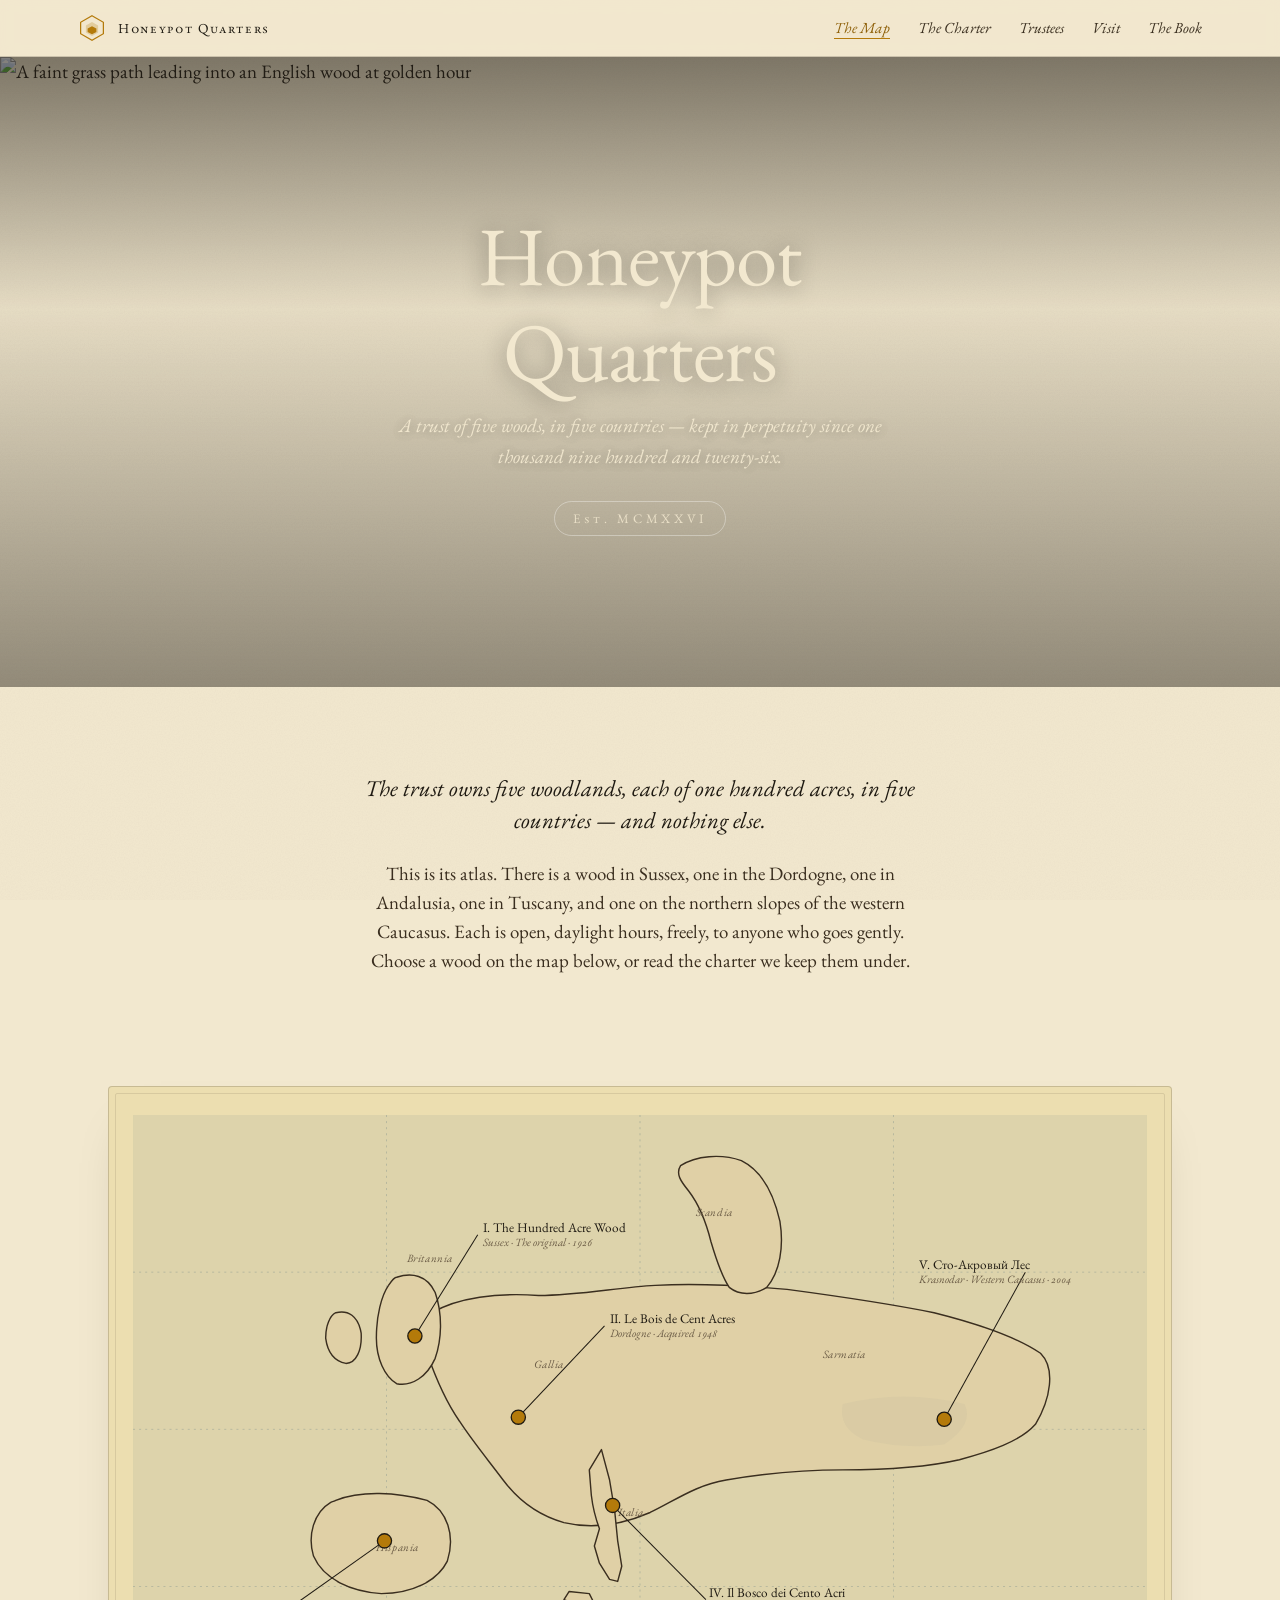
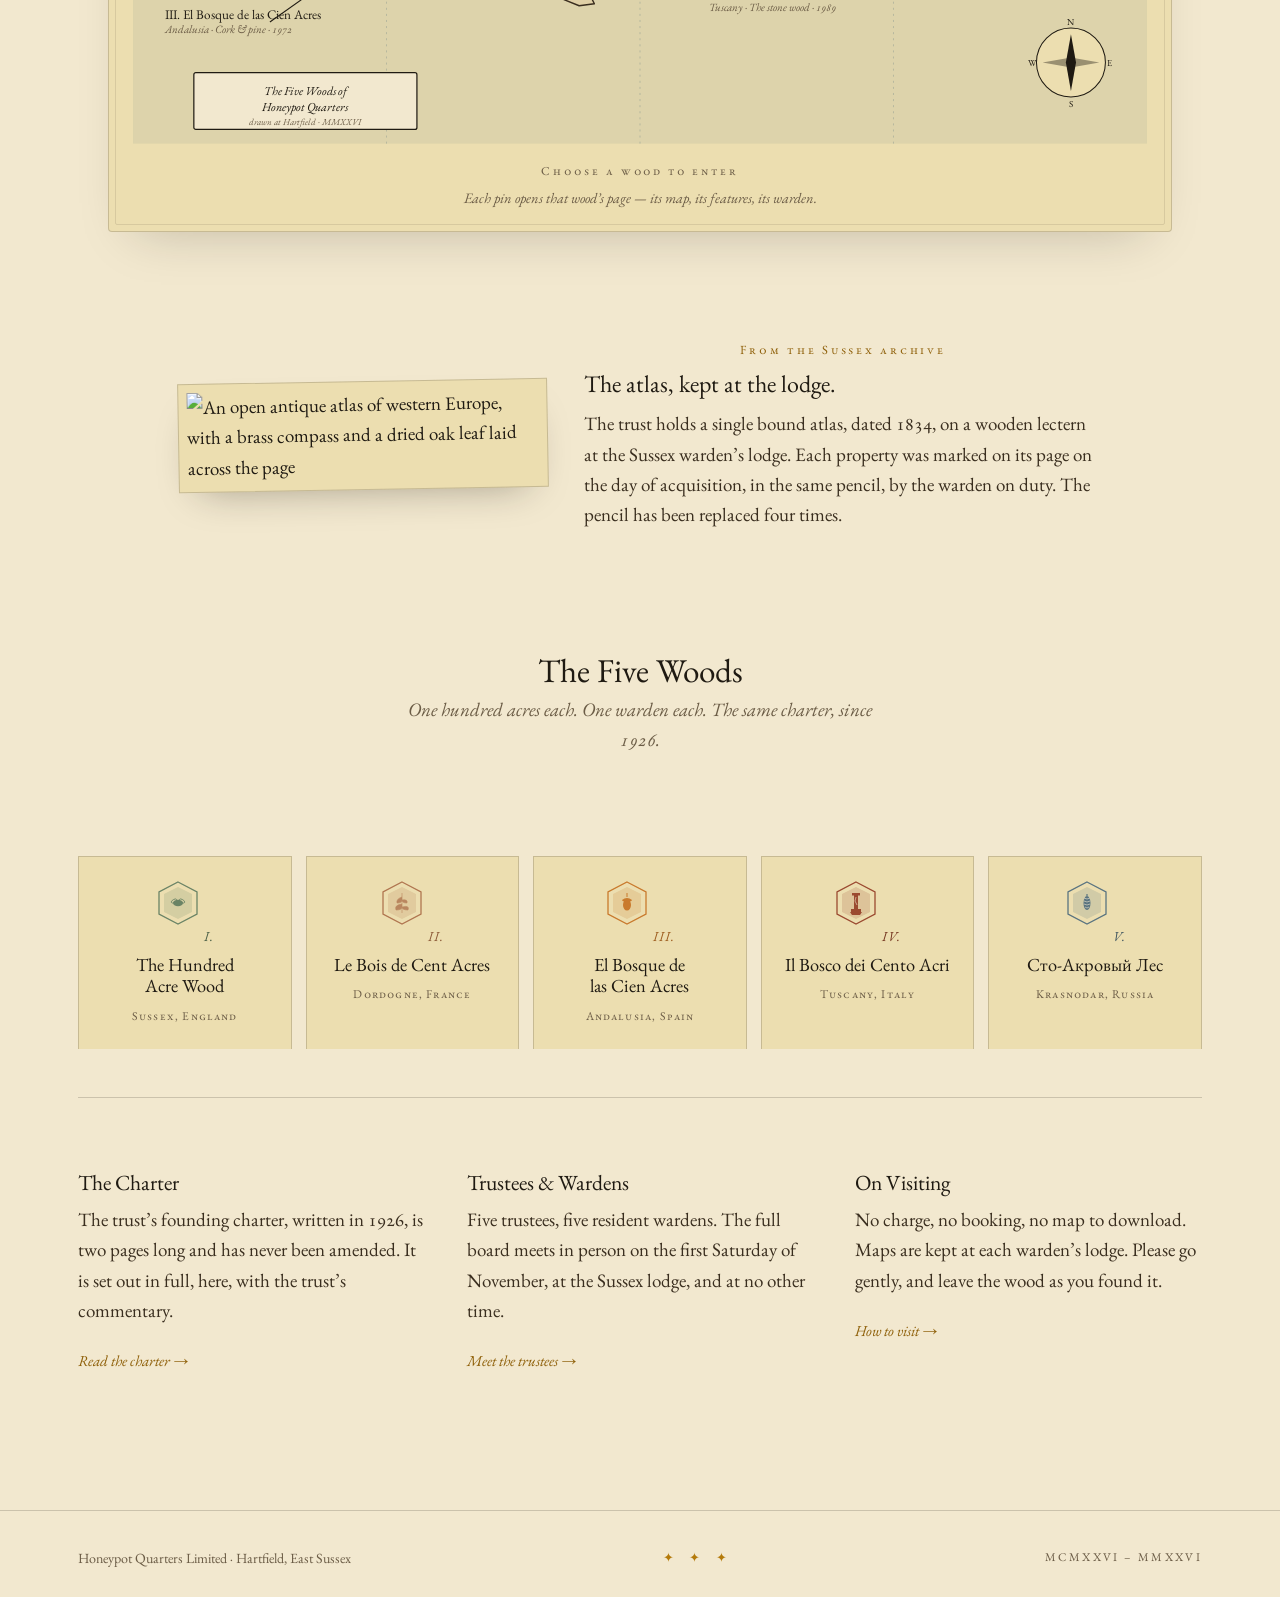
==== public/index.html @ 58be32aa "Move static files into public/ to fix Vercel 404 Vercel was serving /public as the deploy root (prov" ====
<!DOCTYPE html>
<html lang="en">
<head>
  <meta charset="UTF-8">
  <meta name="viewport" content="width=device-width, initial-scale=1.0">
  <meta name="description" content="Honeypot Quarters Limited — a trust of five Hundred Acre Woods, in five countries. Kept in perpetuity since 1926.">
  <title>Honeypot Quarters Limited</title>
  <link rel="icon" type="image/svg+xml" href="data:image/svg+xml;utf8,<svg xmlns='http://www.w3.org/2000/svg' viewBox='0 0 32 32'><polygon points='16,2 29,9.5 29,22.5 16,30 3,22.5 3,9.5' fill='none' stroke='%23B47A0A' stroke-width='2'/><polygon points='16,9 23,13 23,21 16,25 9,21 9,13' fill='%23B47A0A' opacity='0.25'/></svg>">
  <link rel="preconnect" href="https://fonts.googleapis.com">
  <link rel="preconnect" href="https://fonts.gstatic.com" crossorigin>
  <link href="https://fonts.googleapis.com/css2?family=EB+Garamond:ital,wght@0,400;0,500;1,400&family=IM+Fell+English:ital@0;1&family=Caveat:wght@400;600&display=swap" rel="stylesheet">
  <link rel="stylesheet" href="/styles.css">
  <style>
    /* Page-specific: hero photo + intro */
    .hero-photo {
      position: relative;
      height: clamp(420px, 70vh, 720px);
      overflow: hidden;
      margin-bottom: 0;
    }
    .hero-photo img {
      width: 100%; height: 100%;
      object-fit: cover;
      display: block;
      filter: contrast(0.96) saturate(0.95);
    }
    .hero-photo::after {
      content: "";
      position: absolute; inset: 0;
      background: linear-gradient(180deg, rgba(31,26,18,0.55) 0%, rgba(31,26,18,0.05) 40%, rgba(31,26,18,0.45) 100%);
    }
    .hero-photo-text {
      position: absolute;
      inset: 0;
      display: flex;
      flex-direction: column;
      justify-content: center;
      align-items: center;
      text-align: center;
      padding: 0 24px;
      color: var(--paper);
      z-index: 2;
    }
    .hero-photo-text h1 {
      font-family: var(--display);
      font-size: clamp(2.6rem, 7vw, 5.2rem);
      margin: 0 0 12px;
      letter-spacing: -0.01em;
      color: var(--paper);
      text-shadow: 0 2px 24px rgba(0,0,0,0.4);
      max-width: 14ch;
    }
    .hero-photo-text .tag {
      font-family: var(--serif);
      font-style: italic;
      font-size: clamp(1.05rem, 1.5vw, 1.3rem);
      max-width: 540px;
      margin: 0 0 28px;
      color: var(--paper);
      opacity: 0.94;
      text-shadow: 0 1px 12px rgba(0,0,0,0.4);
    }
    .hero-photo-text .est {
      font-variant: small-caps;
      letter-spacing: 0.28em;
      font-size: 0.82rem;
      color: var(--paper);
      opacity: 0.85;
      border: 1px solid rgba(255,255,255,0.4);
      padding: 6px 18px;
      border-radius: 999px;
    }

    .intro {
      max-width: 640px;
      margin: 0 auto;
      padding: 86px 28px 36px;
      text-align: center;
    }
    .intro p {
      font-size: 1.18rem;
      color: var(--ink-soft);
      line-height: 1.55;
    }
    .intro p:first-child {
      font-style: italic;
      font-family: var(--display);
      color: var(--ink);
      font-size: 1.42rem;
      line-height: 1.4;
      margin-bottom: 22px;
    }

    /* Europe map section */
    .europe-section { padding: 56px 0 24px; }
    .europe-section .lede {
      text-align: center;
      max-width: 540px;
      margin: 0 auto 36px;
    }
    .europe-section .eyebrow {
      display: block;
      text-align: center;
      margin: 0 0 8px;
      color: var(--gold-deep);
    }
    .europe-section h2 {
      text-align: center;
      font-size: clamp(1.8rem, 3vw, 2.4rem);
      margin: 0 0 14px;
    }

    /* Map SVG styling */
    .europe-map .land {
      fill: var(--paper-deep);
      stroke: var(--ink-soft);
      stroke-width: 1.4;
      stroke-linejoin: round;
    }
    .europe-map .sea {
      fill: rgba(90, 116, 128, 0.10);
    }
    .europe-map .sea-line {
      fill: none;
      stroke: rgba(90, 116, 128, 0.4);
      stroke-width: 0.7;
      stroke-dasharray: 2 4;
    }
    .europe-map .pin-line {
      stroke: var(--ink);
      stroke-width: 1;
      fill: none;
    }
    .europe-map .country-label {
      font-family: var(--display);
      font-style: italic;
      font-size: 11px;
      fill: var(--muted);
      letter-spacing: 0.05em;
    }
    .europe-map .compass circle {
      fill: var(--paper-warm);
      stroke: var(--ink);
      stroke-width: 1;
    }
    .europe-map .compass path {
      fill: var(--ink);
    }
    .europe-map .compass text {
      font-family: var(--display);
      font-size: 9px;
      fill: var(--ink);
      text-anchor: middle;
    }
    .europe-map .cartouche {
      fill: var(--paper);
      stroke: var(--ink);
      stroke-width: 1.2;
    }
    .europe-map .cartouche-text {
      font-family: var(--display);
      font-size: 12px;
      fill: var(--ink);
      font-style: italic;
      text-anchor: middle;
    }
    .europe-map .cartouche-sub {
      font-family: var(--serif);
      font-style: italic;
      font-size: 9px;
      fill: var(--muted);
      text-anchor: middle;
    }

    /* Atlas inset */
    .atlas-aside {
      max-width: 980px;
      margin: 72px auto 0;
      padding: 0 28px;
      display: grid;
      grid-template-columns: 1fr 1.4fr;
      gap: 36px;
      align-items: center;
    }
    @media (max-width: 700px) {
      .atlas-aside { grid-template-columns: 1fr; }
    }
    .atlas-aside img {
      width: 100%;
      display: block;
      border: 1px solid var(--rule);
      padding: 8px;
      background: var(--paper-warm);
      box-shadow: 0 18px 40px -22px rgba(31,26,18,0.4);
      transform: rotate(-1deg);
    }
    .atlas-aside .caption .eyebrow { display: block; margin-bottom: 10px; }
    .atlas-aside .caption h3 { font-size: 1.5rem; margin-bottom: 12px; }
    .atlas-aside .caption p { color: var(--ink-soft); margin: 0; }
  </style>
</head>
<body>

  <!-- ============ NAV ============ -->
  <header class="topnav">
    <div class="topnav-inner">
      <a class="topnav-brand" href="/">
        <svg viewBox="0 0 32 32" aria-hidden="true">
          <polygon points="16,2 29,9.5 29,22.5 16,30 3,22.5 3,9.5" fill="none" stroke="#B47A0A" stroke-width="1.4"/>
          <polygon points="16,9 23,13 23,21 16,25 9,21 9,13" fill="#B47A0A" opacity="0.25"/>
          <polygon points="16,14 21,16.5 21,20.5 16,23 11,20.5 11,16.5" fill="#B47A0A"/>
        </svg>
        <span class="name">Honeypot Quarters</span>
      </a>
      <button class="topnav-toggle" id="navToggle" aria-expanded="false">Menu</button>
      <ul class="topnav-links" id="navLinks">
        <li><a class="is-current" href="/">The Map</a></li>
        <li><a href="/charter">The Charter</a></li>
        <li><a href="/trustees">Trustees</a></li>
        <li><a href="/visit">Visit</a></li>
        <li><a href="/visitors-book">The Book</a></li>
      </ul>
    </div>
  </header>

  <main>

    <!-- ============ HERO ============ -->
    <section class="hero-photo">
      <img src="/img/home-hero.jpg" alt="A faint grass path leading into an English wood at golden hour" loading="eager">
      <div class="hero-photo-text">
        <h1>Honeypot Quarters</h1>
        <p class="tag">A trust of five woods, in five countries — kept in perpetuity since one thousand nine hundred and twenty-six.</p>
        <span class="est">Est. MCMXXVI</span>
      </div>
    </section>

    <!-- ============ INTRO ============ -->
    <section class="intro">
      <p>The trust owns five woodlands, each of one hundred acres, in five countries — and nothing else.</p>
      <p>This is its atlas. There is a wood in Sussex, one in the Dordogne, one in Andalusia, one in Tuscany, and one on the northern slopes of the western Caucasus. Each is open, daylight hours, freely, to anyone who goes gently. Choose a wood on the map below, or read the charter we keep them under.</p>
    </section>

    <!-- ============ EUROPE MAP ============ -->
    <section class="europe-section">
      <div class="europe">
        <div class="europe-frame">
          <svg class="europe-map" viewBox="0 0 1000 620" xmlns="http://www.w3.org/2000/svg" aria-label="Map of Europe showing the five woods of Honeypot Quarters">

            <!-- Sea -->
            <rect class="sea" width="1000" height="620"/>

            <!-- Dashed sea grid lines for old-map feel -->
            <g class="sea-line">
              <line x1="0" y1="155" x2="1000" y2="155"/>
              <line x1="0" y1="310" x2="1000" y2="310"/>
              <line x1="0" y1="465" x2="1000" y2="465"/>
              <line x1="250" y1="0" x2="250" y2="620"/>
              <line x1="500" y1="0" x2="500" y2="620"/>
              <line x1="750" y1="0" x2="750" y2="620"/>
            </g>

            <!-- Mainland Europe (one big loose shape) -->
            <path class="land" d="
              M 295 195
              C 320 180, 360 175, 400 178
              C 440 178, 478 170, 515 168
              C 555 166, 600 168, 645 172
              C 690 178, 740 185, 790 195
              C 830 205, 870 218, 895 235
              C 910 250, 905 280, 890 305
              C 875 322, 845 332, 815 340
              C 780 348, 740 350, 700 350
              C 660 350, 620 354, 585 360
              C 555 365, 535 380, 510 392
              C 480 405, 450 408, 425 402
              C 400 395, 380 380, 365 360
              C 350 340, 335 322, 322 302
              C 308 282, 298 258, 290 235
              C 285 218, 285 205, 295 195 Z
            "/>

            <!-- Scandinavia -->
            <path class="land" d="
              M 540 50
              C 555 40, 580 38, 600 45
              C 620 55, 632 78, 638 105
              C 642 130, 638 155, 625 170
              C 612 178, 598 178, 588 170
              C 580 158, 575 142, 570 125
              C 565 105, 558 88, 548 75
              C 540 65, 535 58, 540 50 Z
            "/>

            <!-- British Isles -->
            <path class="land" d="
              M 260 160
              C 275 155, 290 158, 298 175
              C 305 195, 305 220, 298 240
              C 290 258, 275 268, 260 265
              C 248 258, 240 240, 240 220
              C 240 198, 245 178, 252 168
              C 256 162, 258 160, 260 160 Z
            "/>

            <!-- Ireland -->
            <path class="land" d="
              M 200 195
              C 212 192, 222 198, 225 215
              C 226 232, 220 245, 210 245
              C 200 243, 192 235, 190 220
              C 190 208, 194 198, 200 195 Z
            "/>

            <!-- Iberia -->
            <path class="land" d="
              M 200 380
              C 225 370, 260 372, 290 380
              C 310 390, 318 415, 310 440
              C 300 460, 275 472, 245 472
              C 215 470, 188 458, 178 435
              C 172 415, 178 392, 195 382
              C 197 381, 199 381, 200 380 Z
            "/>

            <!-- Italy boot -->
            <path class="land" d="
              M 462 330
              L 470 360
              L 475 390
              L 478 420
              L 482 445
              L 478 460
              L 470 458
              L 460 442
              L 455 425
              L 460 408
              Q 454 392, 452 375
              L 450 350
              Z
            "/>

            <!-- Sicily -->
            <path class="land" d="
              M 430 470
              L 450 472
              L 455 482
              L 440 484
              L 425 478
              Z
            "/>

            <!-- Black Sea hint -->
            <path class="sea" d="M 700 285 Q 760 270 820 285 Q 830 305 800 325 Q 760 330 720 320 Q 695 308 700 285 Z" opacity="0.45"/>

            <!-- Country labels (subtle) -->
            <text class="country-label" x="270" y="145">Britannia</text>
            <text class="country-label" x="240" y="430">Hispania</text>
            <text class="country-label" x="395" y="250">Gallia</text>
            <text class="country-label" x="478" y="395">Italia</text>
            <text class="country-label" x="680" y="240">Sarmatia</text>
            <text class="country-label" x="555" y="100">Scandia</text>

            <!-- Pin connector lines, drawn before pins so pins sit on top -->
            <g class="pin-line">
              <line x1="278" y1="218" x2="340" y2="118"/>
              <line x1="380" y1="298" x2="465" y2="208"/>
              <line x1="248" y1="420" x2="135" y2="500"/>
              <line x1="473" y1="385" x2="565" y2="478"/>
              <line x1="800" y1="300" x2="880" y2="155"/>
            </g>

            <!-- PINS -->
            <a href="/sussex" aria-label="The Hundred Acre Wood, Sussex">
              <g class="pin">
                <circle class="pin-dot" cx="278" cy="218" r="7"/>
                <text class="pin-label"      x="345" y="115">I. The Hundred Acre Wood</text>
                <text class="pin-label-sub"  x="345" y="129">Sussex · The original · 1926</text>
              </g>
            </a>

            <a href="/dordogne" aria-label="Le Bois de Cent Acres, Dordogne">
              <g class="pin">
                <circle class="pin-dot" cx="380" cy="298" r="7"/>
                <text class="pin-label"      x="470" y="205">II. Le Bois de Cent Acres</text>
                <text class="pin-label-sub"  x="470" y="219">Dordogne · Acquired 1948</text>
              </g>
            </a>

            <a href="/andalusia" aria-label="El Bosque de las Cien Acres, Andalusia">
              <g class="pin">
                <circle class="pin-dot" cx="248" cy="420" r="7"/>
                <text class="pin-label"      x="32"  y="497">III. El Bosque de las Cien Acres</text>
                <text class="pin-label-sub"  x="32"  y="511">Andalusia · Cork &amp; pine · 1972</text>
              </g>
            </a>

            <a href="/tuscany" aria-label="Il Bosco dei Cento Acri, Tuscany">
              <g class="pin">
                <circle class="pin-dot" cx="473" cy="385" r="7"/>
                <text class="pin-label"      x="568" y="475">IV. Il Bosco dei Cento Acri</text>
                <text class="pin-label-sub"  x="568" y="489">Tuscany · The stone wood · 1989</text>
              </g>
            </a>

            <a href="/krasnodar" aria-label="Sto-Akrovyi Les, Krasnodar">
              <g class="pin">
                <circle class="pin-dot" cx="800" cy="300" r="7"/>
                <text class="pin-label"      x="775" y="152">V. Сто-Акровый Лес</text>
                <text class="pin-label-sub"  x="775" y="166">Krasnodar · Western Caucasus · 2004</text>
              </g>
            </a>

            <!-- Compass rose -->
            <g class="compass" transform="translate(925, 540)">
              <circle r="34" fill="rgba(242,232,207,0.85)"/>
              <path d="M 0 -28 L 5 0 L 0 28 L -5 0 Z"/>
              <path d="M -28 0 L 0 5 L 28 0 L 0 -5 Z" opacity="0.4"/>
              <text y="-37">N</text>
              <text y="44">S</text>
              <text x="-38" y="3">W</text>
              <text x="38" y="3">E</text>
            </g>

            <!-- Cartouche -->
            <g transform="translate(60, 550)">
              <rect class="cartouche" x="0" y="0" width="220" height="56" rx="2"/>
              <text class="cartouche-text" x="110" y="22">The Five Woods of</text>
              <text class="cartouche-text" x="110" y="38">Honeypot Quarters</text>
              <text class="cartouche-sub" x="110" y="52">drawn at Hartfield · MMXXVI</text>
            </g>

          </svg>
          <p class="europe-caption">Choose a wood to enter</p>
          <p class="europe-sub">Each pin opens that wood&rsquo;s page — its map, its features, its warden.</p>
        </div>
      </div>

      <!-- Atlas aside -->
      <div class="atlas-aside">
        <img src="/img/atlas-detail.jpg" alt="An open antique atlas of western Europe, with a brass compass and a dried oak leaf laid across the page">
        <div class="caption">
          <span class="eyebrow">From the Sussex archive</span>
          <h3>The atlas, kept at the lodge.</h3>
          <p>The trust holds a single bound atlas, dated 1834, on a wooden lectern at the Sussex warden&rsquo;s lodge. Each property was marked on its page on the day of acquisition, in the same pencil, by the warden on duty. The pencil has been replaced four times.</p>
        </div>
      </div>
    </section>

    <!-- ============ WOODS GRID ============ -->
    <section class="wrap" style="padding-top: 96px;">
      <h2 class="section-h" style="text-align:center; margin-bottom: 6px;">The Five Woods</h2>
      <p style="text-align:center; color: var(--muted); font-style: italic; max-width: 480px; margin: 0 auto 36px;">One hundred acres each. One warden each. The same charter, since 1926.</p>

      <div class="woods-grid">

        <a class="wood-card wood--sussex" href="/sussex">
          <svg class="sigil" width="44" height="48" viewBox="0 0 44 48" aria-hidden="true" style="color: var(--accent);">
            <polygon class="sigil-cell" points="22,3 41,13 41,35 22,45 3,35 3,13"/>
            <polygon class="sigil-inner" points="22,8 36,15 36,33 22,40 8,33 8,15"/>
            <!-- bee -->
            <ellipse class="sigil-emblem" cx="22" cy="24" rx="5" ry="3.2"/>
            <path class="sigil-emblem" d="M19 24 L25 24 M20 22.5 L24 22.5 M20 25.5 L24 25.5" stroke="currentColor" stroke-width="0.6" fill="none" opacity="0.5"/>
            <ellipse fill="none" stroke="currentColor" stroke-width="0.8" cx="18" cy="22" rx="3" ry="1.5" transform="rotate(-30 18 22)"/>
            <ellipse fill="none" stroke="currentColor" stroke-width="0.8" cx="26" cy="22" rx="3" ry="1.5" transform="rotate(30 26 22)"/>
          </svg>
          <span class="roman">I.</span>
          <h3>The Hundred Acre Wood</h3>
          <span class="where">Sussex, England</span>
        </a>

        <a class="wood-card wood--dordogne" href="/dordogne">
          <svg class="sigil" width="44" height="48" viewBox="0 0 44 48" aria-hidden="true" style="color: var(--accent);">
            <polygon class="sigil-cell" points="22,3 41,13 41,35 22,45 3,35 3,13"/>
            <polygon class="sigil-inner" points="22,8 36,15 36,33 22,40 8,33 8,15"/>
            <!-- chestnut leaf -->
            <path class="sigil-emblem" d="M22 14 L22 34 M22 18 Q16 20 17 24 Q22 24 22 21 M22 21 Q28 20 27 24 Q22 24 22 21 M22 25 Q14 26 16 31 Q22 31 22 28 M22 28 Q30 26 28 31 Q22 31 22 28" stroke="currentColor" stroke-width="0.6" fill="currentColor" opacity="0.8"/>
          </svg>
          <span class="roman">II.</span>
          <h3>Le Bois de Cent Acres</h3>
          <span class="where">Dordogne, France</span>
        </a>

        <a class="wood-card wood--andalusia" href="/andalusia">
          <svg class="sigil" width="44" height="48" viewBox="0 0 44 48" aria-hidden="true" style="color: var(--accent);">
            <polygon class="sigil-cell" points="22,3 41,13 41,35 22,45 3,35 3,13"/>
            <polygon class="sigil-inner" points="22,8 36,15 36,33 22,40 8,33 8,15"/>
            <!-- acorn -->
            <ellipse class="sigil-emblem" cx="22" cy="26" rx="4" ry="5.5"/>
            <path d="M17 21 Q22 17 27 21 Q26 23 22 23 Q18 23 17 21 Z" class="sigil-emblem"/>
            <line x1="22" y1="14" x2="22" y2="18" stroke="currentColor" stroke-width="1"/>
          </svg>
          <span class="roman">III.</span>
          <h3>El Bosque de las Cien Acres</h3>
          <span class="where">Andalusia, Spain</span>
        </a>

        <a class="wood-card wood--tuscany" href="/tuscany">
          <svg class="sigil" width="44" height="48" viewBox="0 0 44 48" aria-hidden="true" style="color: var(--accent);">
            <polygon class="sigil-cell" points="22,3 41,13 41,35 22,45 3,35 3,13"/>
            <polygon class="sigil-inner" points="22,8 36,15 36,33 22,40 8,33 8,15"/>
            <!-- ruined column -->
            <rect class="sigil-emblem" x="20" y="16" width="4" height="14"/>
            <rect class="sigil-emblem" x="18" y="14" width="8" height="2.5"/>
            <rect class="sigil-emblem" x="17" y="30" width="10" height="3"/>
            <path class="sigil-emblem" d="M16 33 L28 33 L26 36 L18 36 Z"/>
            <!-- crack -->
            <path d="M22 18 L21 22 L23 26" stroke="var(--paper)" stroke-width="0.6" fill="none"/>
          </svg>
          <span class="roman">IV.</span>
          <h3>Il Bosco dei Cento Acri</h3>
          <span class="where">Tuscany, Italy</span>
        </a>

        <a class="wood-card wood--krasnodar" href="/krasnodar">
          <svg class="sigil" width="44" height="48" viewBox="0 0 44 48" aria-hidden="true" style="color: var(--accent);">
            <polygon class="sigil-cell" points="22,3 41,13 41,35 22,45 3,35 3,13"/>
            <polygon class="sigil-inner" points="22,8 36,15 36,33 22,40 8,33 8,15"/>
            <!-- fir cone -->
            <ellipse class="sigil-emblem" cx="22" cy="24" rx="3.5" ry="7"/>
            <path d="M19 19 Q22 21 25 19 M19 22 Q22 24 25 22 M19 25 Q22 27 25 25 M20 28 Q22 30 24 28" stroke="var(--paper)" stroke-width="0.6" fill="none"/>
            <line x1="22" y1="15" x2="22" y2="17" stroke="currentColor" stroke-width="1.2"/>
          </svg>
          <span class="roman">V.</span>
          <h3>Сто-Акровый Лес</h3>
          <span class="where">Krasnodar, Russia</span>
        </a>

      </div>
    </section>

    <!-- ============ THREE UP ============ -->
    <section class="wrap" style="padding-top: 24px;">
      <div class="threeup">
        <div>
          <h3>The Charter</h3>
          <p>The trust&rsquo;s founding charter, written in 1926, is two pages long and has never been amended. It is set out in full, here, with the trust&rsquo;s commentary.</p>
          <a class="more" href="/charter">Read the charter</a>
        </div>
        <div>
          <h3>Trustees &amp; Wardens</h3>
          <p>Five trustees, five resident wardens. The full board meets in person on the first Saturday of November, at the Sussex lodge, and at no other time.</p>
          <a class="more" href="/trustees">Meet the trustees</a>
        </div>
        <div>
          <h3>On Visiting</h3>
          <p>No charge, no booking, no map to download. Maps are kept at each warden&rsquo;s lodge. Please go gently, and leave the wood as you found it.</p>
          <a class="more" href="/visit">How to visit</a>
        </div>
      </div>
    </section>

  </main>

  <!-- ============ FOOTER ============ -->
  <footer class="foot">
    <div class="foot-inner">
      <span>Honeypot Quarters Limited &middot; Hartfield, East Sussex</span>
      <span class="orn">✦ ✦ ✦</span>
      <span class="imprint">MCMXXVI – MMXXVI</span>
    </div>
  </footer>

  <!-- Bee -->
  <svg class="bee" viewBox="0 0 28 22" aria-hidden="true">
    <ellipse cx="14" cy="11" rx="6" ry="4" fill="#1F1A12"/>
    <rect x="11" y="7.5" width="2" height="7" fill="#E2A30C"/>
    <rect x="15" y="7.5" width="2" height="7" fill="#E2A30C"/>
    <ellipse cx="11" cy="7" rx="4" ry="2" fill="rgba(255,255,255,0.7)"/>
    <ellipse cx="17" cy="7" rx="4" ry="2" fill="rgba(255,255,255,0.7)"/>
  </svg>

  <script>
    // Mobile nav
    var t = document.getElementById('navToggle');
    var l = document.getElementById('navLinks');
    if (t && l) {
      t.addEventListener('click', function () {
        var open = l.classList.toggle('is-open');
        t.setAttribute('aria-expanded', String(open));
      });
    }
  </script>
</body>
</html>
---- styles.css ----
/* ============================================================
   HONEYPOT QUARTERS — shared styles
   ============================================================ */

:root {
  --paper:        #F2E8CF;
  --paper-warm:   #ECDEB0;
  --paper-deep:   #E0D0A6;
  --ink:          #1F1A12;
  --ink-soft:     #3A2E1F;
  --muted:        #6B5C46;
  --rule:         rgba(31, 26, 18, 0.18);
  --rule-soft:    rgba(31, 26, 18, 0.10);
  --gold:         #B47A0A;
  --gold-deep:    #8E5F08;
  --honey:        #E2A30C;

  /* Wood accents (overridden on .wood--* body classes) */
  --accent:       #B47A0A;
  --accent-soft:  rgba(180, 122, 10, 0.14);
  --accent-deep:  #8E5F08;

  --serif:        'EB Garamond', Garamond, Georgia, serif;
  --display:      'IM Fell English', 'EB Garamond', Garamond, serif;
  --hand:         'Caveat', 'Bradley Hand', cursive;

  --max:          1180px;
  --measure:      640px;
}

*, *::before, *::after { box-sizing: border-box; }

html { scroll-behavior: smooth; }

body {
  margin: 0;
  padding: 0;
  font-family: var(--serif);
  font-size: 19px;
  line-height: 1.6;
  color: var(--ink);
  background: var(--paper);
  font-feature-settings: "kern", "liga", "onum", "calt";
  -webkit-font-smoothing: antialiased;
  text-rendering: optimizeLegibility;
  overflow-x: hidden;
}

/* Faint paper grain (multiply blended noise) */
body::before {
  content: "";
  position: fixed;
  inset: 0;
  pointer-events: none;
  background-image: url("data:image/svg+xml;utf8,<svg xmlns='http://www.w3.org/2000/svg' width='220' height='220'><filter id='n'><feTurbulence type='fractalNoise' baseFrequency='0.78' numOctaves='2' stitchTiles='stitch'/><feColorMatrix values='0 0 0 0 0.10 0 0 0 0 0.08 0 0 0 0 0.05 0 0 0 0.06 0'/></filter><rect width='220' height='220' filter='url(%23n)'/></svg>");
  mix-blend-mode: multiply;
  opacity: 0.55;
  z-index: 0;
}

main, header, footer, section { position: relative; z-index: 1; }

p { margin: 0 0 1em; hyphens: auto; -webkit-hyphens: auto; }

a {
  color: var(--accent-deep);
  text-decoration: none;
  border-bottom: 1px solid transparent;
  transition: border-color 0.2s ease, color 0.2s ease;
}
a:hover { border-bottom-color: currentColor; }

::selection { background: var(--accent); color: var(--paper); }

/* ============================================================
   TOP NAV
   ============================================================ */

.topnav {
  position: relative;
  z-index: 10;
  border-bottom: 1px solid var(--rule);
  background: rgba(242, 232, 207, 0.78);
  backdrop-filter: blur(6px);
}
.topnav-inner {
  max-width: var(--max);
  margin: 0 auto;
  padding: 14px 28px;
  display: flex;
  align-items: center;
  gap: 24px;
  justify-content: space-between;
}
.topnav-brand {
  display: flex;
  align-items: center;
  gap: 12px;
  font-family: var(--display);
  font-size: 1.02rem;
  letter-spacing: 0.02em;
  color: var(--ink);
  border-bottom: none;
}
.topnav-brand:hover { color: var(--accent-deep); }
.topnav-brand svg {
  width: 28px; height: 28px;
  display: block;
}
.topnav-brand .name {
  font-variant: small-caps;
  letter-spacing: 0.12em;
  font-size: 0.86rem;
}
.topnav-links {
  list-style: none;
  margin: 0; padding: 0;
  display: flex;
  gap: 28px;
  font-size: 0.96rem;
}
.topnav-links a {
  color: var(--ink-soft);
  font-style: italic;
  border-bottom: none;
}
.topnav-links a:hover { color: var(--accent-deep); }
.topnav-links a.is-current {
  color: var(--accent-deep);
  border-bottom: 1px solid var(--accent);
}
.topnav-toggle {
  display: none;
  background: none;
  border: 1px solid var(--rule);
  border-radius: 4px;
  padding: 6px 10px;
  font-family: var(--serif);
  font-style: italic;
  color: var(--ink);
  cursor: pointer;
}

@media (max-width: 760px) {
  .topnav-inner { padding: 12px 18px; }
  .topnav-toggle { display: inline-block; }
  .topnav-links {
    position: absolute;
    top: 100%; left: 0; right: 0;
    background: var(--paper);
    border-bottom: 1px solid var(--rule);
    flex-direction: column;
    gap: 0;
    padding: 6px 0;
    display: none;
  }
  .topnav-links.is-open { display: flex; }
  .topnav-links li { border-top: 1px solid var(--rule-soft); }
  .topnav-links a { display: block; padding: 12px 22px; }
}

/* ============================================================
   PAGE / LAYOUT
   ============================================================ */

.wrap {
  max-width: var(--max);
  margin: 0 auto;
  padding: 0 28px;
}
.measure {
  max-width: var(--measure);
  margin-left: auto;
  margin-right: auto;
}

/* ============================================================
   TYPE
   ============================================================ */

h1, h2, h3, h4 {
  font-family: var(--display);
  font-weight: 400;
  margin: 0 0 0.5em;
  color: var(--ink);
  text-wrap: balance;
  line-height: 1.15;
}

h1.page-title {
  font-size: clamp(2.4rem, 5vw, 3.6rem);
  letter-spacing: -0.005em;
  margin-bottom: 0.2em;
}

h2.section-h {
  font-size: clamp(1.6rem, 2.6vw, 2.1rem);
  margin-bottom: 14px;
}

h3 { font-size: 1.3rem; }

.eyebrow {
  display: inline-block;
  font-family: var(--serif);
  font-variant: small-caps;
  letter-spacing: 0.22em;
  font-size: 0.78rem;
  color: var(--accent-deep);
  margin: 0 0 12px;
}

.lede {
  font-size: 1.15rem;
  color: var(--ink-soft);
  font-style: italic;
  margin-bottom: 1.4em;
}

.smallcaps {
  font-variant: small-caps;
  letter-spacing: 0.14em;
  font-size: 0.82rem;
  color: var(--muted);
}

blockquote {
  margin: 1.4em 0;
  padding: 0 0 0 22px;
  border-left: 2px solid var(--accent);
  font-style: italic;
  color: var(--ink-soft);
}

hr.rule {
  border: 0;
  height: 1px;
  background: var(--rule);
  margin: 64px 0;
}

.ornament-row {
  text-align: center;
  color: var(--accent);
  letter-spacing: 0.7em;
  padding-left: 0.7em;
  font-size: 0.78rem;
  margin: 72px 0 56px;
  opacity: 0.7;
}

/* ============================================================
   BUTTONS
   ============================================================ */

.btn {
  display: inline-block;
  padding: 11px 22px;
  border: 1px solid var(--ink);
  background: transparent;
  font-family: var(--display);
  font-size: 1rem;
  color: var(--ink);
  cursor: pointer;
  transition: background 0.2s, color 0.2s;
  border-bottom-width: 1px;
}
.btn:hover { background: var(--ink); color: var(--paper); }
.btn--gold {
  background: var(--accent);
  border-color: var(--accent);
  color: var(--paper);
}
.btn--gold:hover { background: var(--accent-deep); border-color: var(--accent-deep); }

/* ============================================================
   FOOTER
   ============================================================ */

.foot {
  margin-top: 110px;
  border-top: 1px solid var(--rule);
  padding: 36px 0 28px;
  color: var(--muted);
  font-size: 0.88rem;
}
.foot-inner {
  max-width: var(--max);
  margin: 0 auto;
  padding: 0 28px;
  display: flex;
  justify-content: space-between;
  align-items: center;
  flex-wrap: wrap;
  gap: 18px;
}
.foot .imprint {
  font-variant: small-caps;
  letter-spacing: 0.2em;
  font-size: 0.74rem;
}
.foot .orn {
  color: var(--accent);
  letter-spacing: 0.5em;
  font-size: 0.8rem;
}

/* ============================================================
   WOOD ACCENTS (per-wood theming)
   ============================================================ */

.wood--sussex    { --accent: #6B8466; --accent-soft: rgba(107, 132, 102, 0.16); --accent-deep: #4A5F46; }
.wood--dordogne  { --accent: #B07650; --accent-soft: rgba(176, 118, 80, 0.15);  --accent-deep: #8B5836; }
.wood--andalusia { --accent: #C97A2D; --accent-soft: rgba(201, 122, 45, 0.14);  --accent-deep: #9C5B1D; }
.wood--tuscany   { --accent: #9B4A30; --accent-soft: rgba(155, 74, 48, 0.14);   --accent-deep: #74351F; }
.wood--krasnodar { --accent: #5A7480; --accent-soft: rgba(90, 116, 128, 0.14);  --accent-deep: #3F555F; }

/* ============================================================
   HEX SIGIL (trust mark + per-wood emblems)
   ============================================================ */

.sigil { display: inline-block; }
.sigil-cell { fill: none; stroke: currentColor; stroke-width: 1.3; }
.sigil-inner { fill: currentColor; opacity: 0.18; }
.sigil-emblem { fill: currentColor; }

/* ============================================================
   HOMEPAGE — Europe map
   ============================================================ */

.hero {
  padding: 56px 0 32px;
  text-align: center;
}
.hero h1 {
  font-size: clamp(2.6rem, 6vw, 4.4rem);
  margin: 0 0 14px;
  letter-spacing: -0.01em;
}
.hero h1 em { color: var(--accent-deep); font-style: italic; }
.hero .tag {
  font-style: italic;
  color: var(--ink-soft);
  font-size: 1.1rem;
  max-width: 540px;
  margin: 0 auto;
}

.europe {
  max-width: 1100px;
  margin: 0 auto;
  padding: 0 18px 36px;
}
.europe-frame {
  position: relative;
  background: var(--paper-warm);
  border: 1px solid var(--rule);
  border-radius: 4px;
  padding: 28px 24px 22px;
  box-shadow: 0 24px 50px -28px rgba(31, 26, 18, 0.25);
}
.europe-frame::after {
  content: "";
  position: absolute;
  inset: 6px;
  border: 1px solid var(--rule-soft);
  pointer-events: none;
  border-radius: 2px;
}
.europe-caption {
  text-align: center;
  font-variant: small-caps;
  letter-spacing: 0.24em;
  font-size: 0.76rem;
  color: var(--muted);
  margin: 18px 0 4px;
}
.europe-sub {
  text-align: center;
  font-style: italic;
  color: var(--muted);
  font-size: 0.9rem;
  margin: 0;
}

.europe svg { display: block; width: 100%; height: auto; }

.pin { cursor: pointer; }
.pin-dot {
  fill: var(--gold);
  stroke: var(--ink);
  stroke-width: 1.3;
  transition: r 0.18s ease, fill 0.18s ease;
}
.pin:hover .pin-dot { fill: var(--honey); r: 9; }
.pin-label {
  font-family: var(--display);
  font-size: 13px;
  fill: var(--ink);
  text-anchor: start;
}
.pin-label-sub {
  font-family: var(--serif);
  font-style: italic;
  font-size: 11px;
  fill: var(--muted);
}

/* ============================================================
   HOMEPAGE — woods grid below map
   ============================================================ */

.woods-grid {
  display: grid;
  grid-template-columns: repeat(5, 1fr);
  gap: 14px;
  padding: 64px 0 24px;
}
@media (max-width: 980px) { .woods-grid { grid-template-columns: repeat(2, 1fr); } }
@media (max-width: 540px) { .woods-grid { grid-template-columns: 1fr; } }

.wood-card {
  background: var(--paper-warm);
  border: 1px solid var(--rule);
  padding: 22px 18px 20px;
  text-align: center;
  border-bottom: none;
  transition: background 0.2s ease, transform 0.2s ease;
}
.wood-card:hover { background: var(--paper-deep); transform: translateY(-2px); }
.wood-card .sigil { margin-bottom: 14px; }
.wood-card .roman {
  font-style: italic;
  color: var(--accent-deep);
  font-size: 0.86rem;
  letter-spacing: 0.08em;
}
.wood-card h3 {
  font-family: var(--display);
  font-size: 1.15rem;
  margin: 4px 0 2px;
  color: var(--ink);
}
.wood-card .where {
  font-variant: small-caps;
  letter-spacing: 0.1em;
  font-size: 0.74rem;
  color: var(--muted);
}

/* ============================================================
   HOMEPAGE — three-up: trust / woods / visit
   ============================================================ */

.threeup {
  display: grid;
  grid-template-columns: repeat(3, 1fr);
  gap: 42px;
  padding: 72px 0 24px;
  border-top: 1px solid var(--rule);
}
@media (max-width: 800px) {
  .threeup { grid-template-columns: 1fr; gap: 30px; }
}
.threeup h3 {
  font-family: var(--display);
  font-size: 1.35rem;
  margin-bottom: 10px;
}
.threeup p { color: var(--ink-soft); }
.threeup a.more {
  font-style: italic;
  color: var(--accent-deep);
  font-size: 0.95rem;
}
.threeup a.more::after {
  content: " →";
}

/* ============================================================
   WOOD PAGE
   ============================================================ */

.wood-photo-hero {
  position: relative;
  height: clamp(360px, 60vh, 560px);
  overflow: hidden;
}
.wood-photo-hero img {
  width: 100%; height: 100%;
  object-fit: cover;
  display: block;
  filter: contrast(0.96) saturate(0.95);
}
.wood-photo-hero::after {
  content: "";
  position: absolute; inset: 0;
  background:
    linear-gradient(180deg, rgba(31,26,18,0.45) 0%, transparent 35%, rgba(31,26,18,0.55) 100%),
    linear-gradient(90deg, var(--accent-soft), transparent 60%);
}
.wood-photo-text {
  position: absolute;
  left: 0; right: 0; bottom: 36px;
  z-index: 2;
  max-width: var(--max);
  margin: 0 auto;
  padding: 0 28px;
  color: var(--paper);
}
.wood-photo-text .roman {
  display: inline-block;
  font-family: var(--serif);
  font-style: italic;
  letter-spacing: 0.08em;
  font-size: 0.92rem;
  background: var(--accent);
  color: var(--paper);
  padding: 4px 12px;
  border-radius: 2px;
  margin-bottom: 14px;
}
.wood-photo-text h1 {
  font-family: var(--display);
  font-size: clamp(2.4rem, 6vw, 4.6rem);
  line-height: 1.05;
  margin: 0 0 10px;
  color: var(--paper);
  text-shadow: 0 2px 24px rgba(0,0,0,0.5);
  max-width: 14ch;
}
.wood-photo-text .where {
  font-variant: small-caps;
  letter-spacing: 0.16em;
  font-size: 0.92rem;
  color: var(--paper);
  opacity: 0.9;
  text-shadow: 0 1px 12px rgba(0,0,0,0.5);
}

.wood-hero {
  padding: 48px 0 16px;
  border-bottom: 1px solid var(--rule);
  margin-bottom: 0;
}
.wood-hero-inner {
  max-width: var(--max);
  margin: 0 auto;
  padding: 0 28px;
  display: grid;
  grid-template-columns: 1fr auto;
  gap: 36px;
  align-items: end;
}
@media (max-width: 720px) {
  .wood-hero-inner { grid-template-columns: 1fr; gap: 18px; }
}
.wood-hero .roman {
  font-style: italic;
  color: var(--accent-deep);
  letter-spacing: 0.08em;
  font-size: 0.9rem;
  display: block;
  margin-bottom: 6px;
}
.wood-hero h1 {
  font-size: clamp(2.6rem, 5.6vw, 4rem);
  margin: 0 0 8px;
  color: var(--ink);
}
.wood-hero .where {
  font-variant: small-caps;
  letter-spacing: 0.14em;
  font-size: 0.86rem;
  color: var(--muted);
}
.wood-hero .sigil { color: var(--accent); }
.wood-band {
  height: 4px;
  background: var(--accent);
  opacity: 0.7;
}

.wood-body {
  padding: 56px 0 24px;
}
.wood-body-inner {
  max-width: var(--max);
  margin: 0 auto;
  padding: 0 28px;
  display: grid;
  grid-template-columns: minmax(0, 1.7fr) minmax(0, 1fr);
  gap: 56px;
}
@media (max-width: 900px) {
  .wood-body-inner { grid-template-columns: 1fr; gap: 36px; }
}

.wood-map {
  background: var(--paper-warm);
  border: 1px solid var(--rule);
  border-radius: 4px;
  padding: 22px 18px 14px;
  position: relative;
}
.wood-map::after {
  content: "";
  position: absolute;
  inset: 5px;
  border: 1px solid var(--rule-soft);
  pointer-events: none;
  border-radius: 2px;
}
.wood-map svg { display: block; width: 100%; height: auto; }
.wood-map-cap {
  text-align: center;
  font-variant: small-caps;
  letter-spacing: 0.22em;
  font-size: 0.74rem;
  color: var(--muted);
  margin: 14px 0 0;
}

.map-boundary { fill: var(--accent-soft); stroke: var(--accent-deep); stroke-width: 1.6; stroke-linejoin: round; }
.map-path { fill: none; stroke: var(--ink-soft); stroke-width: 1.2; stroke-dasharray: 3 4; stroke-linecap: round; opacity: 0.7; }
.map-water { fill: rgba(90, 116, 128, 0.20); stroke: rgba(90, 116, 128, 0.5); stroke-width: 0.8; }
.map-tree { fill: var(--accent-deep); }
.map-feature { fill: var(--ink); }
.map-feature-outline { fill: none; stroke: var(--ink); stroke-width: 1.2; }
.map-label {
  font-family: var(--display);
  font-size: 11px;
  fill: var(--ink);
}
.map-label-hand {
  font-family: var(--hand);
  font-size: 16px;
  fill: var(--ink);
}
.map-num {
  fill: var(--paper);
  stroke: var(--ink);
  stroke-width: 1.2;
}
.map-num-text {
  font-family: var(--serif);
  font-size: 10px;
  font-style: italic;
  fill: var(--ink);
  text-anchor: middle;
}
.map-compass { fill: var(--ink); }
.map-scale { stroke: var(--ink); stroke-width: 1.2; fill: none; }

.wood-prose h2 { margin-top: 0; }
.wood-prose .dropcap::first-letter {
  font-family: var(--display);
  float: left;
  font-size: 3.4em;
  line-height: 0.88;
  padding: 6px 8px 0 0;
  color: var(--accent-deep);
}

.legend {
  margin: 32px 0 0;
  border-top: 1px solid var(--rule);
  padding-top: 18px;
}
.legend h4 {
  font-family: var(--serif);
  font-variant: small-caps;
  letter-spacing: 0.18em;
  font-size: 0.78rem;
  color: var(--muted);
  margin: 0 0 14px;
}
.legend ol {
  list-style: none;
  padding: 0; margin: 0;
  font-size: 0.95rem;
}
.legend ol li {
  display: grid;
  grid-template-columns: 28px 1fr;
  align-items: baseline;
  gap: 10px;
  padding: 6px 0;
  border-bottom: 1px dotted var(--rule-soft);
}
.legend ol li:last-child { border-bottom: none; }
.legend .n {
  display: inline-block;
  width: 22px; height: 22px;
  line-height: 22px;
  text-align: center;
  border: 1px solid var(--ink);
  border-radius: 50%;
  font-style: italic;
  font-size: 0.78rem;
  background: var(--paper);
}

.factbox {
  border: 1px solid var(--rule);
  background: var(--paper-warm);
  padding: 24px 22px 18px;
  margin: 0 0 28px;
}
.factbox h4 {
  font-family: var(--serif);
  font-variant: small-caps;
  letter-spacing: 0.18em;
  font-size: 0.78rem;
  color: var(--muted);
  margin: 0 0 14px;
}
.factbox dl {
  margin: 0;
  display: grid;
  grid-template-columns: auto 1fr;
  gap: 8px 16px;
  font-size: 0.96rem;
}
.factbox dt {
  font-style: italic;
  color: var(--muted);
  font-size: 0.88rem;
}
.factbox dd { margin: 0; color: var(--ink); }

.nextprev {
  border-top: 1px solid var(--rule);
  margin-top: 64px;
  padding-top: 28px;
  display: flex;
  justify-content: space-between;
  align-items: baseline;
  font-family: var(--display);
  font-size: 1.02rem;
  gap: 16px;
}
.nextprev a {
  color: var(--ink);
  border-bottom: none;
}
.nextprev a:hover { color: var(--accent-deep); }
.nextprev .nx-label {
  display: block;
  font-family: var(--serif);
  font-variant: small-caps;
  letter-spacing: 0.18em;
  font-size: 0.72rem;
  color: var(--muted);
  margin-bottom: 4px;
}

/* ============================================================
   CONTENT PAGES (charter, trustees, visit, book)
   ============================================================ */

.content-hero {
  padding: 56px 0 28px;
  text-align: center;
}
.content-hero h1 {
  font-size: clamp(2.4rem, 4.8vw, 3.4rem);
  margin: 0 0 12px;
}
.content-hero p.sub {
  font-style: italic;
  color: var(--muted);
  font-size: 1.05rem;
  max-width: 540px;
  margin: 0 auto;
}
.content-body {
  padding: 32px 0 24px;
}
.content-body .col {
  max-width: 720px;
  margin: 0 auto;
}

/* Charter — numbered articles in big type */
.charter-article {
  padding: 28px 0;
  border-top: 1px solid var(--rule);
  display: grid;
  grid-template-columns: 5em 1fr;
  gap: 28px;
  align-items: baseline;
}
.charter-article:last-child { border-bottom: 1px solid var(--rule); }
.charter-article .n {
  font-family: var(--display);
  font-size: 2.2rem;
  color: var(--accent-deep);
  line-height: 1;
}
.charter-article p {
  font-family: var(--display);
  font-size: 1.4rem;
  line-height: 1.4;
  margin: 0;
  color: var(--ink);
}

.charter-seal {
  margin: 48px auto 0;
  max-width: 320px;
  text-align: center;
  font-style: italic;
  color: var(--muted);
}
.charter-seal svg {
  display: block;
  margin: 0 auto 8px;
}

/* Trustees */
.roster-table {
  width: 100%;
  border-collapse: collapse;
  font-size: 1rem;
  margin-bottom: 36px;
}
.roster-table caption {
  text-align: left;
  font-variant: small-caps;
  letter-spacing: 0.18em;
  font-size: 0.86rem;
  color: var(--accent-deep);
  padding-bottom: 10px;
}
.roster-table th, .roster-table td {
  text-align: left;
  padding: 12px 12px 12px 0;
  border-top: 1px dotted var(--rule);
  vertical-align: top;
}
.roster-table th {
  font-weight: 500;
  font-style: italic;
}
.roster-table td.where {
  font-variant: small-caps;
  letter-spacing: 0.08em;
  font-size: 0.82rem;
  color: var(--muted);
  width: 8em;
}
.roster-table td.note {
  font-style: italic;
  color: var(--muted);
  font-size: 0.95rem;
}

/* Visit */
.visit-grid {
  display: grid;
  grid-template-columns: repeat(2, 1fr);
  gap: 28px;
  margin: 32px 0;
}
@media (max-width: 720px) { .visit-grid { grid-template-columns: 1fr; } }
.visit-card {
  border: 1px solid var(--rule);
  padding: 22px 22px 18px;
  background: var(--paper-warm);
}
.visit-card h3 {
  font-family: var(--display);
  font-size: 1.2rem;
  margin: 0 0 6px;
}
.visit-card .where {
  font-variant: small-caps;
  letter-spacing: 0.1em;
  font-size: 0.78rem;
  color: var(--muted);
  margin-bottom: 14px;
  display: block;
}
.visit-card p { margin: 0; font-size: 0.96rem; color: var(--ink-soft); }
.visit-card .open {
  margin-top: 14px;
  font-style: italic;
  font-size: 0.9rem;
  color: var(--accent-deep);
}

/* Visitors' book */
.book-entry {
  display: grid;
  grid-template-columns: 8em 14em 1fr;
  gap: 18px;
  padding: 14px 0;
  border-top: 1px dotted var(--rule);
  align-items: baseline;
}
.book-entry:last-child { border-bottom: 1px dotted var(--rule); }
.book-date {
  font-style: italic;
  color: var(--muted);
  font-size: 0.92rem;
}
.book-name {
  font-family: var(--hand);
  font-size: 1.35rem;
  color: var(--ink);
  line-height: 1;
}
.book-note {
  color: var(--ink-soft);
  font-size: 0.98rem;
}
.book-note em { color: var(--muted); }
@media (max-width: 640px) {
  .book-entry { grid-template-columns: 1fr; gap: 4px; padding: 16px 0; }
}

.book-lodge-head {
  font-family: var(--display);
  font-size: 1.4rem;
  margin: 48px 0 12px;
  padding-bottom: 8px;
  border-bottom: 1px solid var(--rule);
}
.book-lodge-head:first-of-type { margin-top: 0; }

/* ============================================================
   BEE (homepage animated accent)
   ============================================================ */

.bee {
  position: fixed;
  top: 18%; left: -60px;
  width: 28px; height: 22px;
  z-index: 2;
  animation: bee-fly 28s linear infinite;
  pointer-events: none;
  opacity: 0.85;
}
@keyframes bee-fly {
  0%   { transform: translate(0, 0) rotate(0); }
  20%  { transform: translate(28vw, 30vh) rotate(12deg); }
  40%  { transform: translate(54vw, 5vh) rotate(-8deg); }
  60%  { transform: translate(72vw, 38vh) rotate(10deg); }
  80%  { transform: translate(95vw, 18vh) rotate(0); }
  100% { transform: translate(110vw, 26vh) rotate(0); }
}
@media (prefers-reduced-motion: reduce) {
  .bee { display: none; }
}

/* ============================================================
   PRINT
   ============================================================ */

@media print {
  body { background: #fff; }
  body::before { display: none; }
  .topnav, .nextprev, .bee, .foot { display: none; }
  a { color: #000; border-bottom: none; }
}
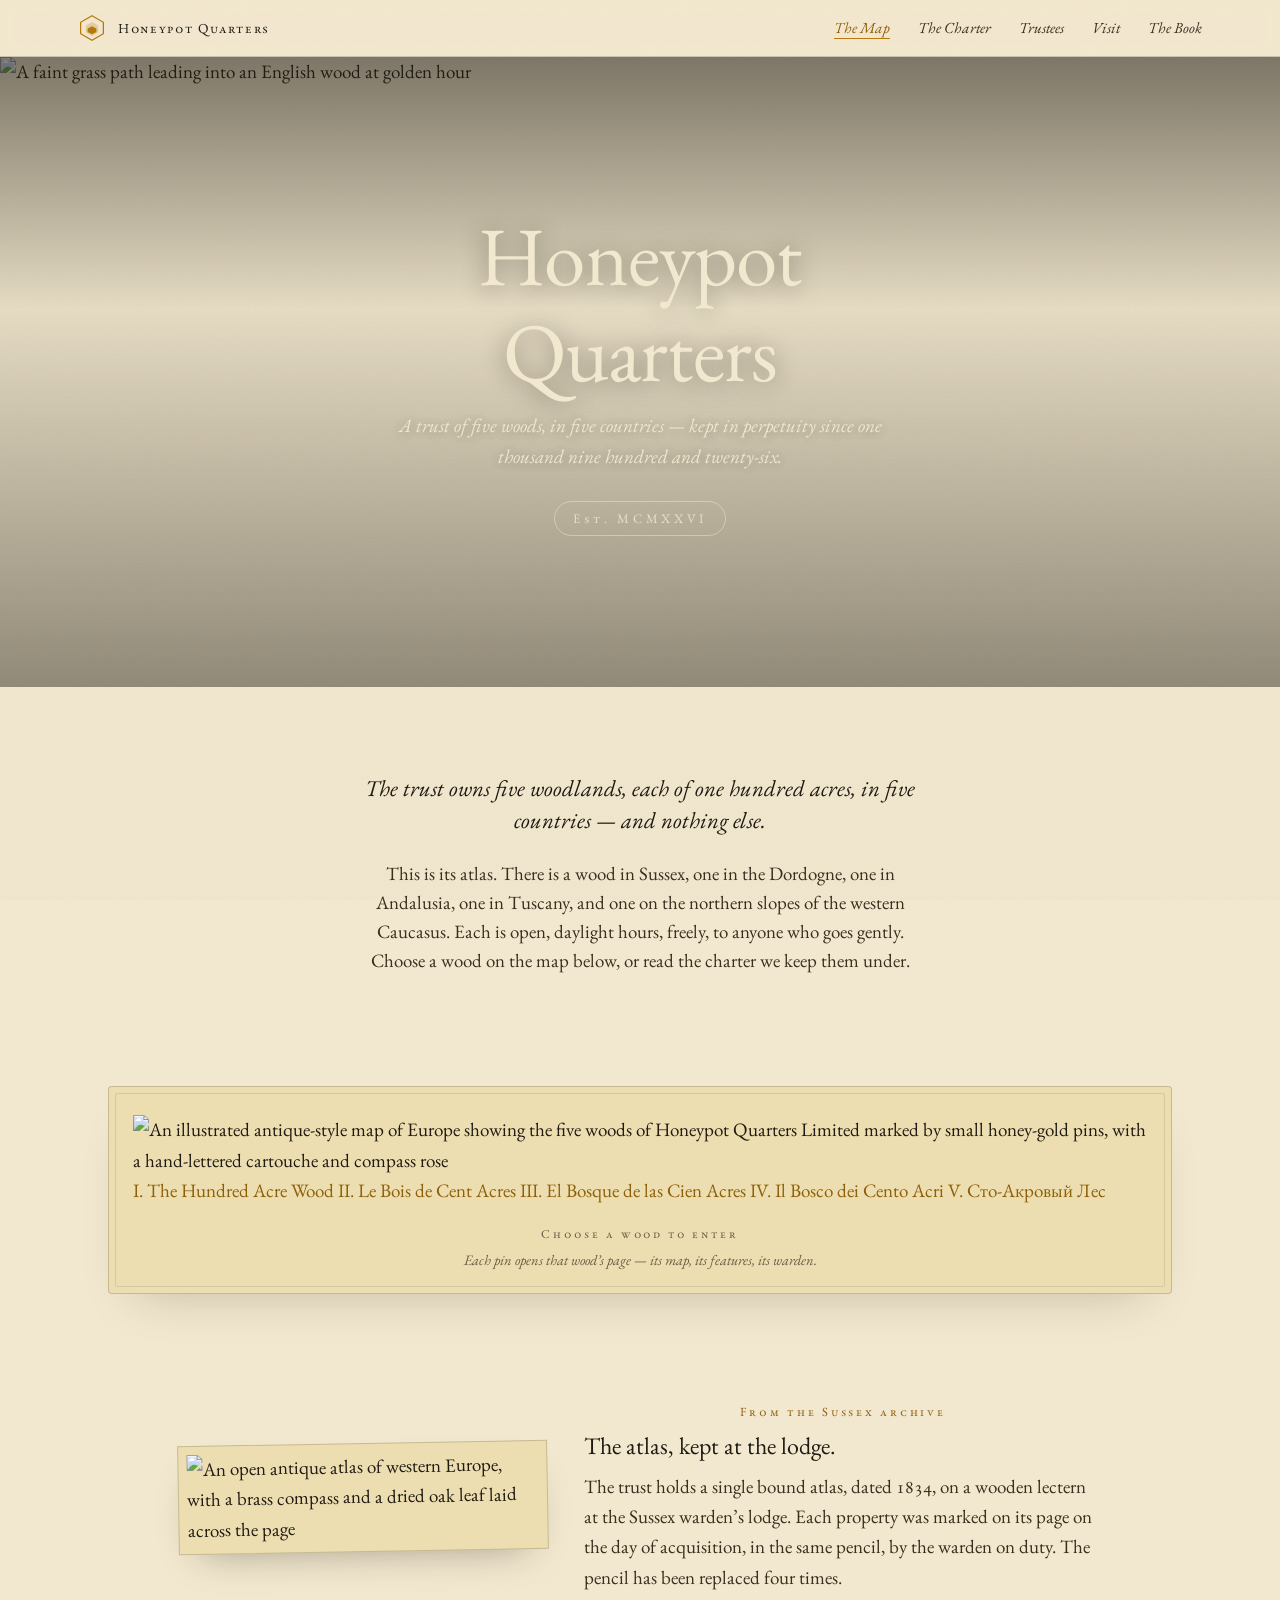
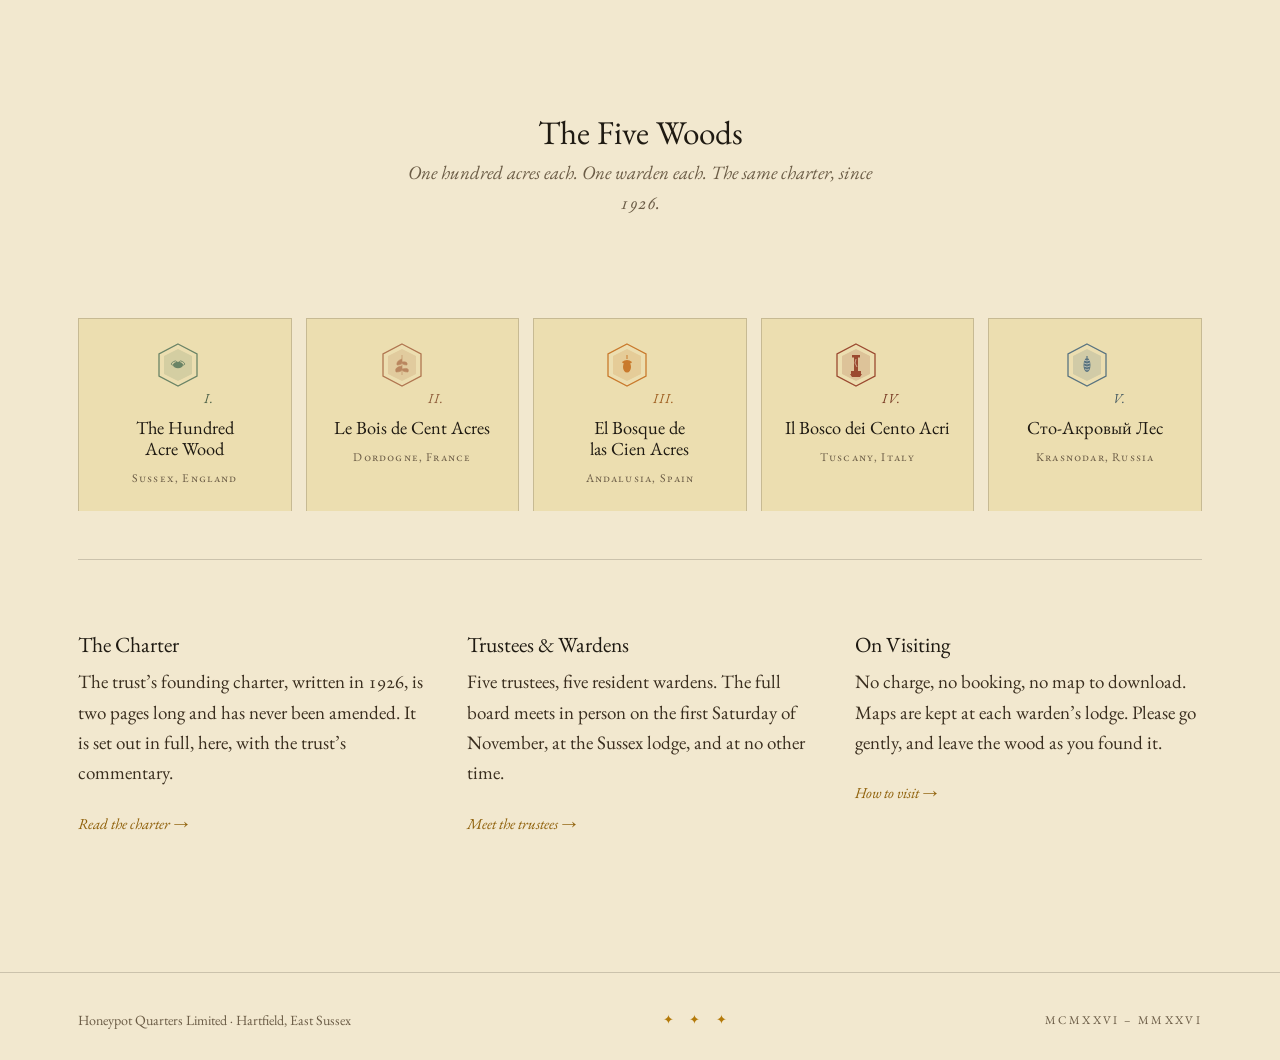
==== commit 0c2ebd91: "Replace SVG maps with hand-painted illustrated maps Generates six new images via gpt-image-2 (a "cas" ====
--- a/public/index.html
+++ b/public/index.html
@@ -110,67 +110,6 @@
       margin: 0 0 14px;
     }
 
-    /* Map SVG styling */
-    .europe-map .land {
-      fill: var(--paper-deep);
-      stroke: var(--ink-soft);
-      stroke-width: 1.4;
-      stroke-linejoin: round;
-    }
-    .europe-map .sea {
-      fill: rgba(90, 116, 128, 0.10);
-    }
-    .europe-map .sea-line {
-      fill: none;
-      stroke: rgba(90, 116, 128, 0.4);
-      stroke-width: 0.7;
-      stroke-dasharray: 2 4;
-    }
-    .europe-map .pin-line {
-      stroke: var(--ink);
-      stroke-width: 1;
-      fill: none;
-    }
-    .europe-map .country-label {
-      font-family: var(--display);
-      font-style: italic;
-      font-size: 11px;
-      fill: var(--muted);
-      letter-spacing: 0.05em;
-    }
-    .europe-map .compass circle {
-      fill: var(--paper-warm);
-      stroke: var(--ink);
-      stroke-width: 1;
-    }
-    .europe-map .compass path {
-      fill: var(--ink);
-    }
-    .europe-map .compass text {
-      font-family: var(--display);
-      font-size: 9px;
-      fill: var(--ink);
-      text-anchor: middle;
-    }
-    .europe-map .cartouche {
-      fill: var(--paper);
-      stroke: var(--ink);
-      stroke-width: 1.2;
-    }
-    .europe-map .cartouche-text {
-      font-family: var(--display);
-      font-size: 12px;
-      fill: var(--ink);
-      font-style: italic;
-      text-anchor: middle;
-    }
-    .europe-map .cartouche-sub {
-      font-family: var(--serif);
-      font-style: italic;
-      font-size: 9px;
-      fill: var(--muted);
-      text-anchor: middle;
-    }
 
     /* Atlas inset */
     .atlas-aside {
@@ -245,192 +184,14 @@
     <section class="europe-section">
       <div class="europe">
         <div class="europe-frame">
-          <svg class="europe-map" viewBox="0 0 1000 620" xmlns="http://www.w3.org/2000/svg" aria-label="Map of Europe showing the five woods of Honeypot Quarters">
-
-            <!-- Sea -->
-            <rect class="sea" width="1000" height="620"/>
-
-            <!-- Dashed sea grid lines for old-map feel -->
-            <g class="sea-line">
-              <line x1="0" y1="155" x2="1000" y2="155"/>
-              <line x1="0" y1="310" x2="1000" y2="310"/>
-              <line x1="0" y1="465" x2="1000" y2="465"/>
-              <line x1="250" y1="0" x2="250" y2="620"/>
-              <line x1="500" y1="0" x2="500" y2="620"/>
-              <line x1="750" y1="0" x2="750" y2="620"/>
-            </g>
-
-            <!-- Mainland Europe (one big loose shape) -->
-            <path class="land" d="
-              M 295 195
-              C 320 180, 360 175, 400 178
-              C 440 178, 478 170, 515 168
-              C 555 166, 600 168, 645 172
-              C 690 178, 740 185, 790 195
-              C 830 205, 870 218, 895 235
-              C 910 250, 905 280, 890 305
-              C 875 322, 845 332, 815 340
-              C 780 348, 740 350, 700 350
-              C 660 350, 620 354, 585 360
-              C 555 365, 535 380, 510 392
-              C 480 405, 450 408, 425 402
-              C 400 395, 380 380, 365 360
-              C 350 340, 335 322, 322 302
-              C 308 282, 298 258, 290 235
-              C 285 218, 285 205, 295 195 Z
-            "/>
-
-            <!-- Scandinavia -->
-            <path class="land" d="
-              M 540 50
-              C 555 40, 580 38, 600 45
-              C 620 55, 632 78, 638 105
-              C 642 130, 638 155, 625 170
-              C 612 178, 598 178, 588 170
-              C 580 158, 575 142, 570 125
-              C 565 105, 558 88, 548 75
-              C 540 65, 535 58, 540 50 Z
-            "/>
-
-            <!-- British Isles -->
-            <path class="land" d="
-              M 260 160
-              C 275 155, 290 158, 298 175
-              C 305 195, 305 220, 298 240
-              C 290 258, 275 268, 260 265
-              C 248 258, 240 240, 240 220
-              C 240 198, 245 178, 252 168
-              C 256 162, 258 160, 260 160 Z
-            "/>
-
-            <!-- Ireland -->
-            <path class="land" d="
-              M 200 195
-              C 212 192, 222 198, 225 215
-              C 226 232, 220 245, 210 245
-              C 200 243, 192 235, 190 220
-              C 190 208, 194 198, 200 195 Z
-            "/>
-
-            <!-- Iberia -->
-            <path class="land" d="
-              M 200 380
-              C 225 370, 260 372, 290 380
-              C 310 390, 318 415, 310 440
-              C 300 460, 275 472, 245 472
-              C 215 470, 188 458, 178 435
-              C 172 415, 178 392, 195 382
-              C 197 381, 199 381, 200 380 Z
-            "/>
-
-            <!-- Italy boot -->
-            <path class="land" d="
-              M 462 330
-              L 470 360
-              L 475 390
-              L 478 420
-              L 482 445
-              L 478 460
-              L 470 458
-              L 460 442
-              L 455 425
-              L 460 408
-              Q 454 392, 452 375
-              L 450 350
-              Z
-            "/>
-
-            <!-- Sicily -->
-            <path class="land" d="
-              M 430 470
-              L 450 472
-              L 455 482
-              L 440 484
-              L 425 478
-              Z
-            "/>
-
-            <!-- Black Sea hint -->
-            <path class="sea" d="M 700 285 Q 760 270 820 285 Q 830 305 800 325 Q 760 330 720 320 Q 695 308 700 285 Z" opacity="0.45"/>
-
-            <!-- Country labels (subtle) -->
-            <text class="country-label" x="270" y="145">Britannia</text>
-            <text class="country-label" x="240" y="430">Hispania</text>
-            <text class="country-label" x="395" y="250">Gallia</text>
-            <text class="country-label" x="478" y="395">Italia</text>
-            <text class="country-label" x="680" y="240">Sarmatia</text>
-            <text class="country-label" x="555" y="100">Scandia</text>
-
-            <!-- Pin connector lines, drawn before pins so pins sit on top -->
-            <g class="pin-line">
-              <line x1="278" y1="218" x2="340" y2="118"/>
-              <line x1="380" y1="298" x2="465" y2="208"/>
-              <line x1="248" y1="420" x2="135" y2="500"/>
-              <line x1="473" y1="385" x2="565" y2="478"/>
-              <line x1="800" y1="300" x2="880" y2="155"/>
-            </g>
-
-            <!-- PINS -->
-            <a href="/sussex" aria-label="The Hundred Acre Wood, Sussex">
-              <g class="pin">
-                <circle class="pin-dot" cx="278" cy="218" r="7"/>
-                <text class="pin-label"      x="345" y="115">I. The Hundred Acre Wood</text>
-                <text class="pin-label-sub"  x="345" y="129">Sussex · The original · 1926</text>
-              </g>
-            </a>
-
-            <a href="/dordogne" aria-label="Le Bois de Cent Acres, Dordogne">
-              <g class="pin">
-                <circle class="pin-dot" cx="380" cy="298" r="7"/>
-                <text class="pin-label"      x="470" y="205">II. Le Bois de Cent Acres</text>
-                <text class="pin-label-sub"  x="470" y="219">Dordogne · Acquired 1948</text>
-              </g>
-            </a>
-
-            <a href="/andalusia" aria-label="El Bosque de las Cien Acres, Andalusia">
-              <g class="pin">
-                <circle class="pin-dot" cx="248" cy="420" r="7"/>
-                <text class="pin-label"      x="32"  y="497">III. El Bosque de las Cien Acres</text>
-                <text class="pin-label-sub"  x="32"  y="511">Andalusia · Cork &amp; pine · 1972</text>
-              </g>
-            </a>
-
-            <a href="/tuscany" aria-label="Il Bosco dei Cento Acri, Tuscany">
-              <g class="pin">
-                <circle class="pin-dot" cx="473" cy="385" r="7"/>
-                <text class="pin-label"      x="568" y="475">IV. Il Bosco dei Cento Acri</text>
-                <text class="pin-label-sub"  x="568" y="489">Tuscany · The stone wood · 1989</text>
-              </g>
-            </a>
-
-            <a href="/krasnodar" aria-label="Sto-Akrovyi Les, Krasnodar">
-              <g class="pin">
-                <circle class="pin-dot" cx="800" cy="300" r="7"/>
-                <text class="pin-label"      x="775" y="152">V. Сто-Акровый Лес</text>
-                <text class="pin-label-sub"  x="775" y="166">Krasnodar · Western Caucasus · 2004</text>
-              </g>
-            </a>
-
-            <!-- Compass rose -->
-            <g class="compass" transform="translate(925, 540)">
-              <circle r="34" fill="rgba(242,232,207,0.85)"/>
-              <path d="M 0 -28 L 5 0 L 0 28 L -5 0 Z"/>
-              <path d="M -28 0 L 0 5 L 28 0 L 0 -5 Z" opacity="0.4"/>
-              <text y="-37">N</text>
-              <text y="44">S</text>
-              <text x="-38" y="3">W</text>
-              <text x="38" y="3">E</text>
-            </g>
-
-            <!-- Cartouche -->
-            <g transform="translate(60, 550)">
-              <rect class="cartouche" x="0" y="0" width="220" height="56" rx="2"/>
-              <text class="cartouche-text" x="110" y="22">The Five Woods of</text>
-              <text class="cartouche-text" x="110" y="38">Honeypot Quarters</text>
-              <text class="cartouche-sub" x="110" y="52">drawn at Hartfield · MMXXVI</text>
-            </g>
-
-          </svg>
+                    <img src="/img/map-europe.jpg" alt="An illustrated antique-style map of Europe showing the five woods of Honeypot Quarters Limited marked by small honey-gold pins, with a hand-lettered cartouche and compass rose" loading="eager">
+          <div class="europe-hotspots">
+            <a class="europe-hotspot" href="/sussex"    style="left: 38%; top: 32%;" aria-label="I. The Hundred Acre Wood, Sussex"><span>I. The Hundred Acre Wood</span></a>
+            <a class="europe-hotspot" href="/dordogne"  style="left: 45%; top: 50%;" aria-label="II. Le Bois de Cent Acres, Dordogne"><span>II. Le Bois de Cent Acres</span></a>
+            <a class="europe-hotspot" href="/andalusia" style="left: 30%; top: 72%;" aria-label="III. El Bosque de las Cien Acres, Andalusia"><span>III. El Bosque de las Cien Acres</span></a>
+            <a class="europe-hotspot" href="/tuscany"   style="left: 52%; top: 58%;" aria-label="IV. Il Bosco dei Cento Acri, Tuscany"><span>IV. Il Bosco dei Cento Acri</span></a>
+            <a class="europe-hotspot" href="/krasnodar" style="left: 84%; top: 60%;" aria-label="V. Сто-Акровый Лес, Krasnodar"><span>V. Сто-Акровый Лес</span></a>
+          </div>
           <p class="europe-caption">Choose a wood to enter</p>
           <p class="europe-sub">Each pin opens that wood&rsquo;s page — its map, its features, its warden.</p>
         </div>
